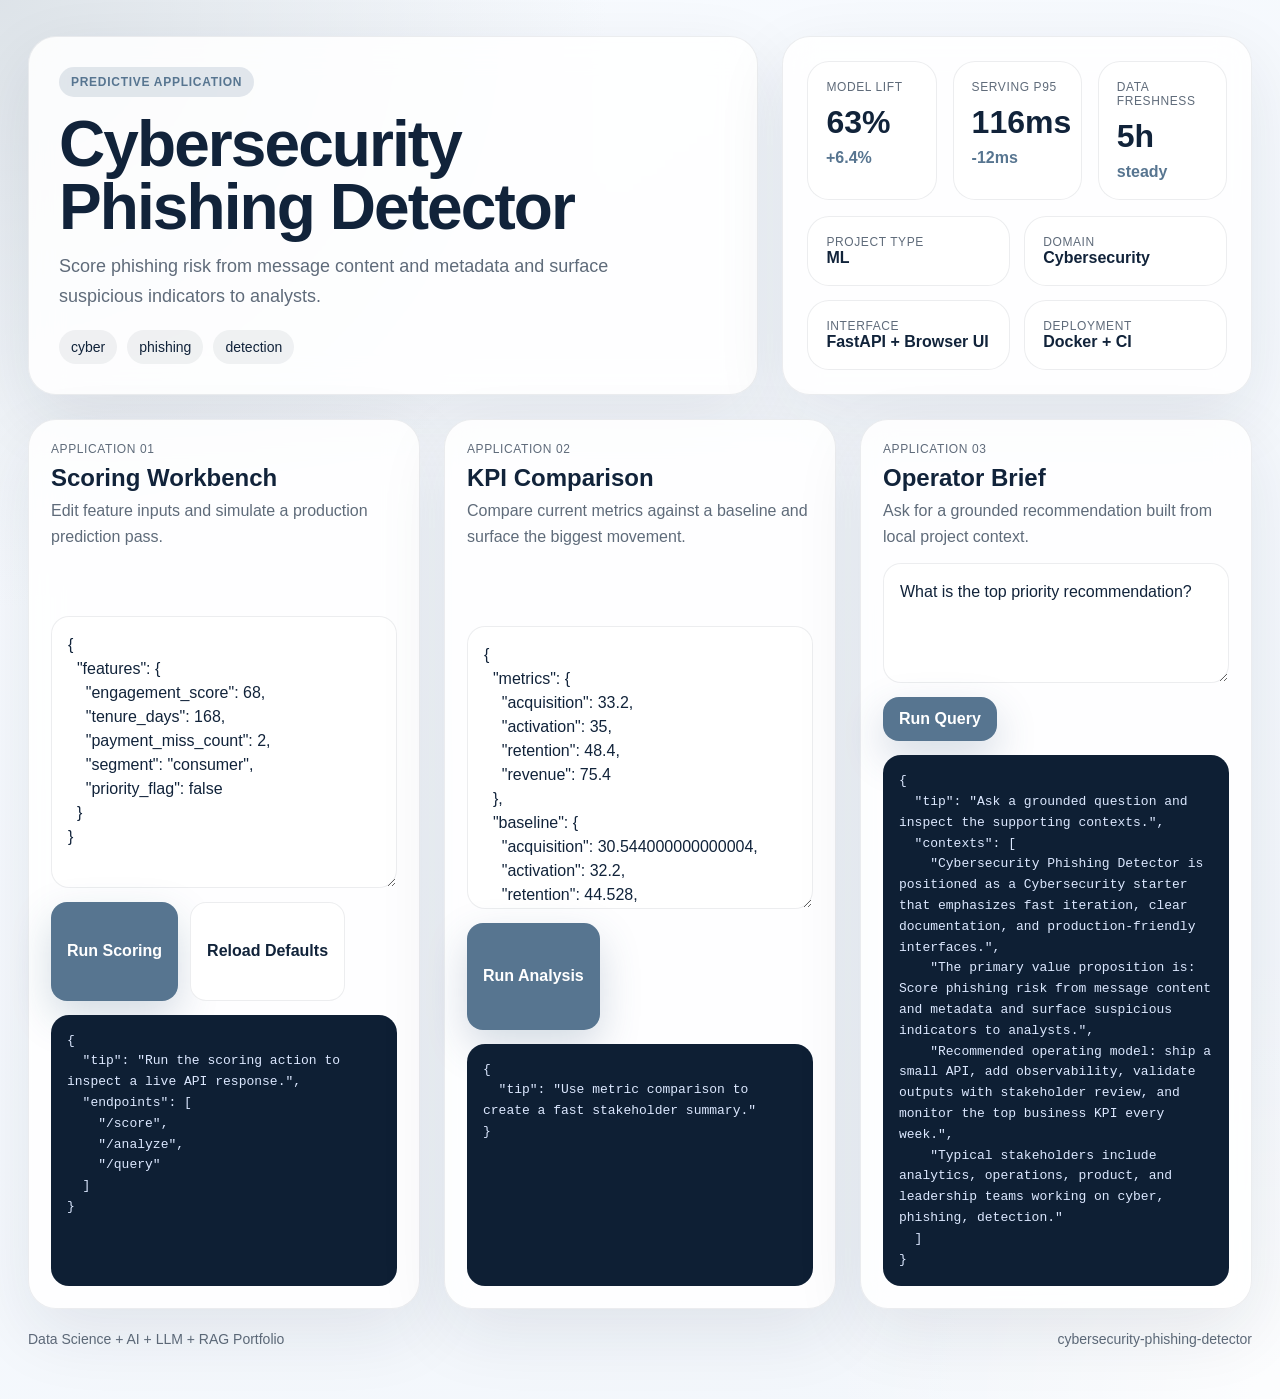
==== src/app/web/index.html @ 71d187a1 "Publish production-ready portfolio project" ====
<!doctype html>
        <html lang="en">
        <head>
          <meta charset="utf-8">
          <meta name="viewport" content="width=device-width, initial-scale=1">
          <title>Cybersecurity Phishing Detector</title>
          <link rel="stylesheet" href="./styles.css">
          <style>:root { --accent: #577590; }</style>
        </head>
        <body>
          <div class="page">
            <section class="hero">
              <div class="panel hero-copy">
                <span class="eyebrow">Predictive Application</span>
                <h1 id="project-title">Cybersecurity Phishing Detector</h1>
                <p id="project-summary" class="lead">Score phishing risk from message content and metadata and surface suspicious indicators to analysts.</p>
                <ul id="project-tags" class="tag-list">
                  <li>cyber</li><li>phishing</li><li>detection</li>
                </ul>
              </div>
              <div class="panel hero-side">
                <div class="metric-grid">
                  <article class='card'><span>Model Lift</span><strong>63%</strong><em>+6.4%</em></article>
<article class='card'><span>Serving P95</span><strong>116ms</strong><em>-12ms</em></article>
<article class='card'><span>Data Freshness</span><strong>5h</strong><em>steady</em></article>
                </div>
                <div class="mini-grid">
                  <article class='mini-card'><span>Project Type</span><strong>ML</strong></article><article class='mini-card'><span>Domain</span><strong>Cybersecurity</strong></article><article class='mini-card'><span>Interface</span><strong>FastAPI + Browser UI</strong></article><article class='mini-card'><span>Deployment</span><strong>Docker + CI</strong></article>
                </div>
              </div>
            </section>
            <section class="app-grid">
              <article class="panel module">
                <div class="module-header">
                  <span>Application 01</span>
                  <h2>Scoring Workbench</h2>
                  <p>Edit feature inputs and simulate a production prediction pass.</p>
                </div>
                <textarea id="score-input"></textarea>
                <div class="button-row">
                  <button id="run-score">Run Scoring</button>
                  <button id="load-defaults" class="secondary" type="button">Reload Defaults</button>
                </div>
                <pre id="score-output"></pre>
              </article>
              <article class="panel module">
                <div class="module-header">
                  <span>Application 02</span>
                  <h2>KPI Comparison</h2>
                  <p>Compare current metrics against a baseline and surface the biggest movement.</p>
                </div>
                <textarea id="analyze-input"></textarea>
                <div class="button-row">
                  <button id="run-analyze">Run Analysis</button>
                </div>
                <pre id="analyze-output"></pre>
              </article>
              <article class="panel module">
                <div class="module-header">
                  <span>Application 03</span>
                  <h2>Operator Brief</h2>
                  <p>Ask for a grounded recommendation built from local project context.</p>
                </div>
                <textarea id="query-input" class="query-input"></textarea>
                <div class="button-row">
                  <button id="run-query">Run Query</button>
                </div>
                <pre id="query-output"></pre>
              </article>
            </section>
            <footer class="footer">
              <span>Data Science + AI + LLM + RAG Portfolio</span>
              <span>cybersecurity-phishing-detector</span>
            </footer>
          </div>
          <script id="bootstrap-data" type="application/json">{"project": {"slug": "cybersecurity-phishing-detector", "title": "Cybersecurity Phishing Detector", "project_type": "ml", "domain": "Cybersecurity", "summary": "Score phishing risk from message content and metadata and surface suspicious indicators to analysts.", "tags": ["cyber", "phishing", "detection"]}, "sample_features": {"engagement_score": 68, "tenure_days": 168, "payment_miss_count": 2, "segment": "consumer", "priority_flag": false}, "sample_metrics": {"acquisition": 33.2, "activation": 35.0, "retention": 48.4, "revenue": 75.4}, "sample_query": "What is the top priority recommendation?", "knowledge_base": ["Cybersecurity Phishing Detector is positioned as a Cybersecurity starter that emphasizes fast iteration, clear documentation, and production-friendly interfaces.", "The primary value proposition is: Score phishing risk from message content and metadata and surface suspicious indicators to analysts.", "Recommended operating model: ship a small API, add observability, validate outputs with stakeholder review, and monitor the top business KPI every week.", "Typical stakeholders include analytics, operations, product, and leadership teams working on cyber, phishing, detection."], "dashboard_metrics": [{"label": "Model Lift", "value": "63%", "delta": "+6.4%"}, {"label": "Serving P95", "value": "116ms", "delta": "-12ms"}, {"label": "Data Freshness", "value": "5h", "delta": "steady"}]}</script>
          <script src="./app.js"></script>
        </body>
        </html>
---- src/app/web/styles.css ----
:root {
  --accent: #3d5a80;
  --accent-soft: rgba(61, 90, 128, 0.14);
  --bg: #f2f6fb;
  --card: rgba(255, 255, 255, 0.86);
  --line: rgba(16, 32, 51, 0.08);
  --ink: #11233a;
  --muted: #5f6b7a;
  --success: #2a9d8f;
}
* { box-sizing: border-box; }
html, body { margin: 0; min-height: 100%; }
body {
  font-family: "Avenir Next", "Segoe UI", sans-serif;
  color: var(--ink);
  background:
    radial-gradient(circle at top left, color-mix(in srgb, var(--accent) 20%, white), transparent 32%),
    radial-gradient(circle at bottom right, rgba(255,255,255,0.82), transparent 24%),
    linear-gradient(145deg, #f8fbff, var(--bg));
}
.page {
  max-width: 1320px;
  margin: 0 auto;
  padding: 36px 28px 52px;
}
.hero {
  display: grid;
  grid-template-columns: 1.4fr 0.9fr;
  gap: 24px;
  margin-bottom: 24px;
}
.panel {
  background: var(--card);
  border: 1px solid var(--line);
  border-radius: 28px;
  box-shadow: 0 24px 70px rgba(17, 35, 58, 0.09);
  backdrop-filter: blur(16px);
}
.hero-copy {
  padding: 30px;
}
.eyebrow {
  display: inline-flex;
  align-items: center;
  gap: 8px;
  padding: 8px 12px;
  background: var(--accent-soft);
  color: var(--accent);
  border-radius: 999px;
  text-transform: uppercase;
  letter-spacing: 0.06em;
  font-size: 12px;
  font-weight: 700;
}
h1 {
  margin: 16px 0 14px;
  font-size: clamp(2.2rem, 5vw, 4rem);
  line-height: 0.98;
  letter-spacing: -0.03em;
}
.lead {
  font-size: 18px;
  line-height: 1.65;
  color: var(--muted);
  max-width: 60ch;
  margin: 0;
}
.tag-list {
  display: flex;
  flex-wrap: wrap;
  gap: 10px;
  list-style: none;
  margin: 18px 0 0;
  padding: 0;
}
.tag-list li {
  padding: 9px 12px;
  border-radius: 999px;
  background: rgba(17, 35, 58, 0.06);
  color: var(--ink);
  font-size: 14px;
}
.hero-side {
  padding: 24px;
  display: grid;
  gap: 16px;
  align-content: space-between;
}
.metric-grid {
  display: grid;
  grid-template-columns: repeat(3, minmax(0, 1fr));
  gap: 16px;
}
.metric-card,
.mini-card,
.card {
  background: white;
  border: 1px solid var(--line);
  border-radius: 22px;
  padding: 18px;
}
.metric-card span,
.card span,
.mini-card span,
.module-header span {
  display: block;
  color: var(--muted);
  text-transform: uppercase;
  letter-spacing: 0.05em;
  font-size: 12px;
}
.metric-card strong,
.card strong {
  display: block;
  font-size: 32px;
  margin-top: 10px;
}
.metric-card em,
.card em {
  display: inline-block;
  margin-top: 8px;
  font-style: normal;
  color: var(--accent);
  font-weight: 700;
}
.mini-grid {
  display: grid;
  grid-template-columns: repeat(2, minmax(0, 1fr));
  gap: 14px;
}
.app-grid {
  display: grid;
  grid-template-columns: repeat(3, minmax(0, 1fr));
  gap: 24px;
}
.module {
  padding: 22px;
  display: grid;
  gap: 14px;
}
.module-header h2 {
  margin: 8px 0 6px;
  font-size: 24px;
}
.module-header p {
  margin: 0;
  color: var(--muted);
  line-height: 1.6;
}
textarea, input, button {
  font: inherit;
}
textarea {
  width: 100%;
  min-height: 220px;
  resize: vertical;
  border: 1px solid var(--line);
  border-radius: 18px;
  padding: 16px;
  background: rgba(255,255,255,0.92);
  color: var(--ink);
  line-height: 1.5;
}
.query-input {
  min-height: 120px;
}
button {
  border: 0;
  border-radius: 16px;
  background: var(--accent);
  color: white;
  padding: 13px 16px;
  font-weight: 700;
  cursor: pointer;
  box-shadow: 0 16px 40px rgba(61, 90, 128, 0.22);
}
button.secondary {
  background: white;
  color: var(--ink);
  border: 1px solid var(--line);
  box-shadow: none;
}
.button-row {
  display: flex;
  gap: 12px;
  flex-wrap: wrap;
}
pre {
  margin: 0;
  white-space: pre-wrap;
  word-break: break-word;
  background: #0e1f34;
  color: #dce8ff;
  border-radius: 18px;
  padding: 16px;
  min-height: 180px;
  font-size: 13px;
  line-height: 1.6;
  overflow: auto;
}
.footer {
  display: flex;
  justify-content: space-between;
  margin-top: 22px;
  color: var(--muted);
  font-size: 14px;
}
@media (max-width: 1080px) {
  .hero, .app-grid { grid-template-columns: 1fr; }
  .metric-grid { grid-template-columns: 1fr; }
}
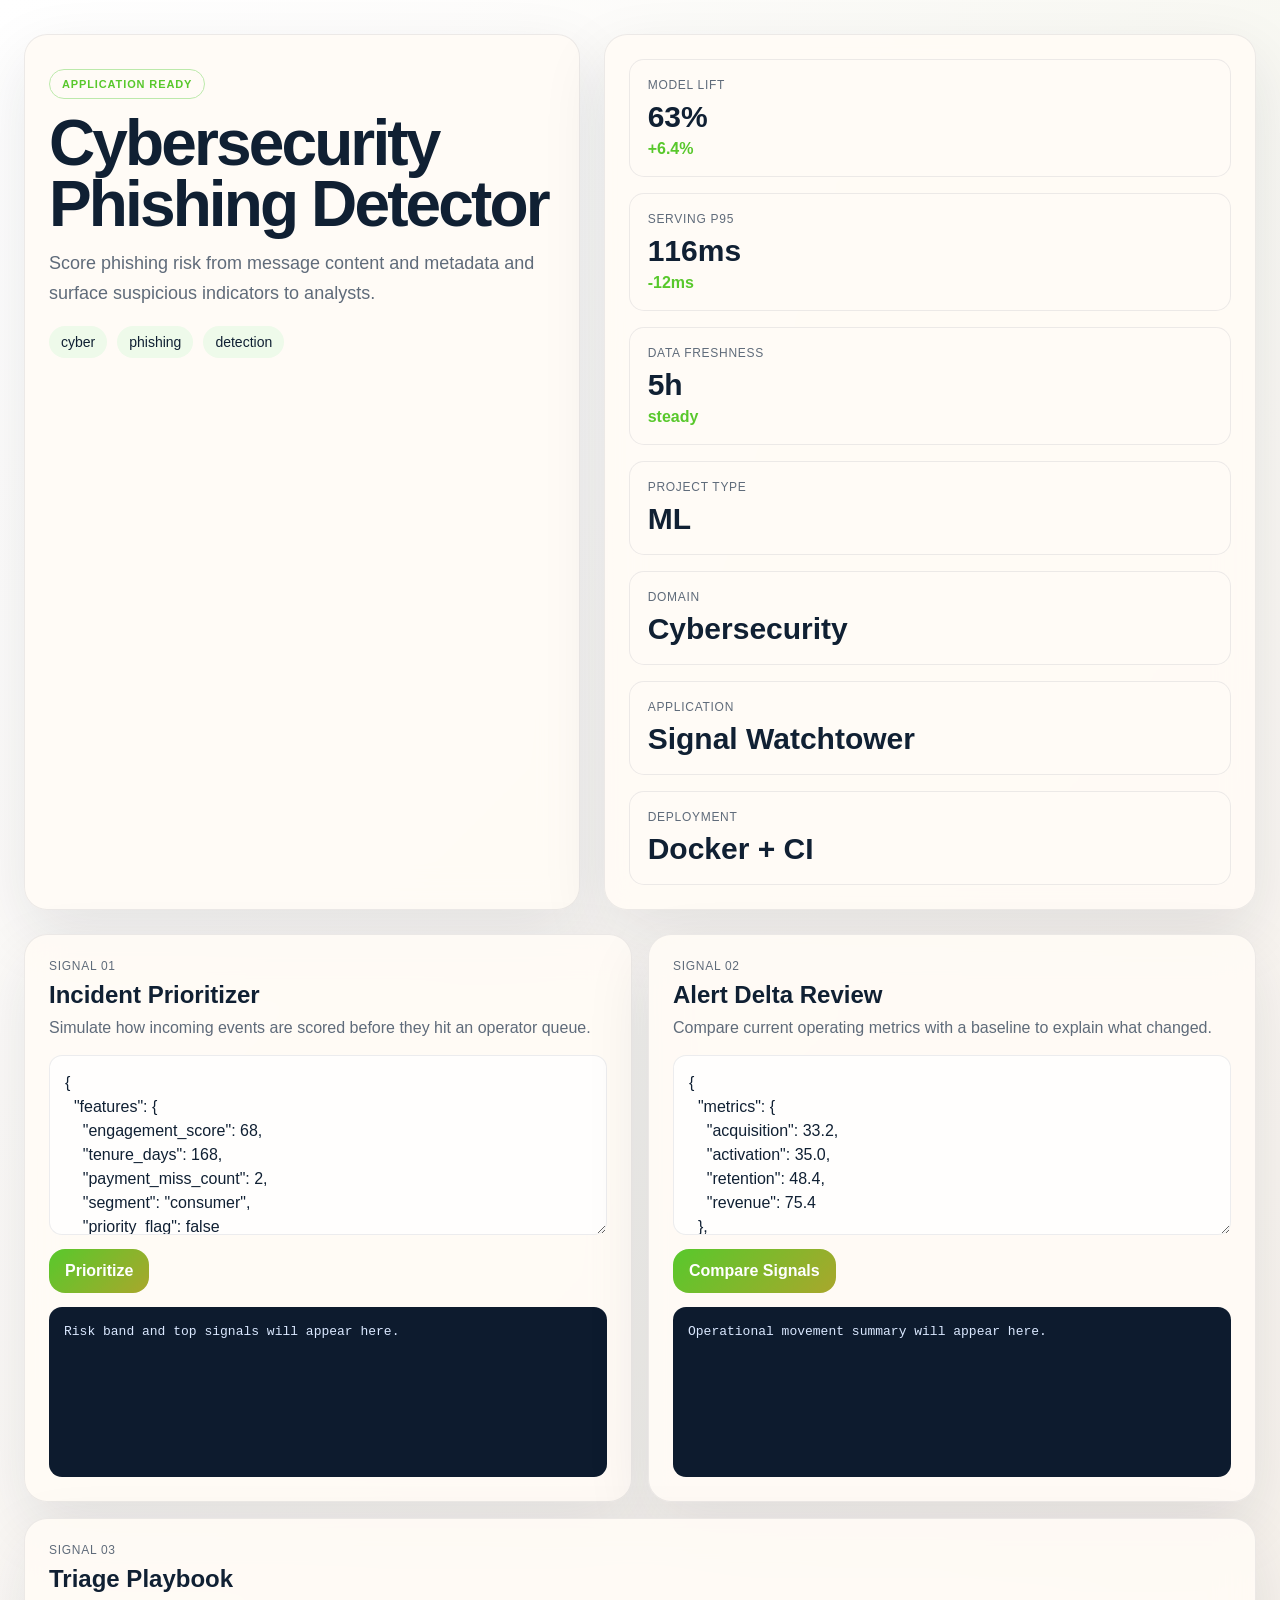
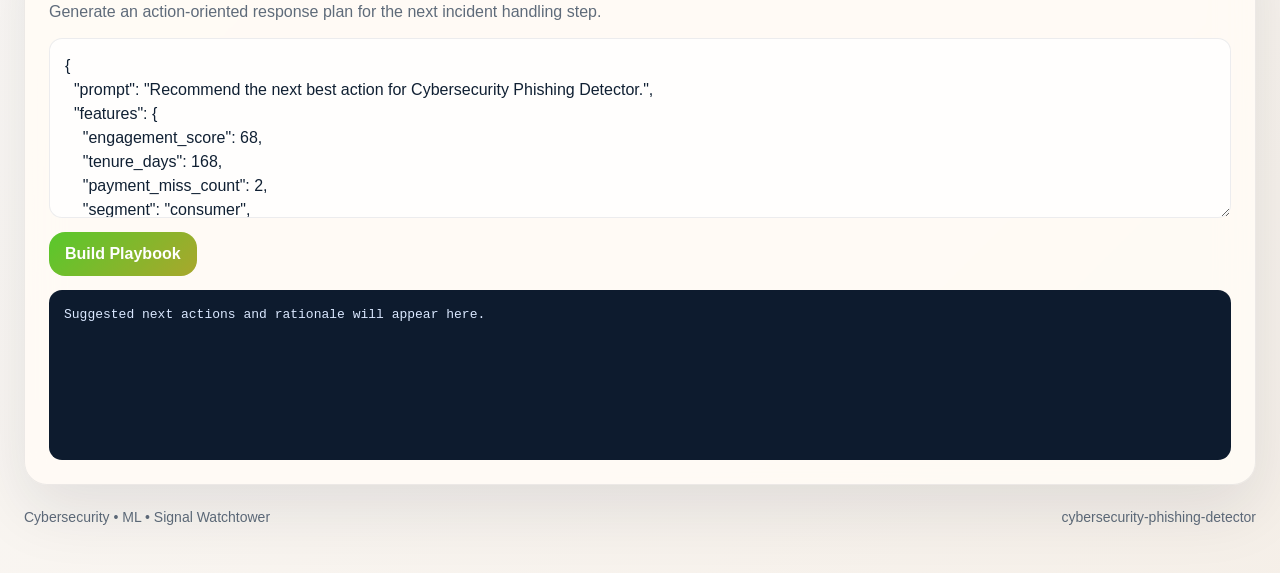
==== commit e7ce03a1: "Publish production-ready portfolio project" ====
--- a/src/app/web/index.html
+++ b/src/app/web/index.html
@@ -6,13 +6,12 @@
           <meta name="viewport" content="width=device-width, initial-scale=1">
           <title>Cybersecurity Phishing Detector</title>
           <link rel="stylesheet" href="./styles.css">
-          <style>:root { --accent: #577590; }</style>
         </head>
-        <body>
-          <div class="page">
+        <body class="surface-sand">
+          <div class="page layout-rail eyebrow-outline headline-normal modules-2 hero-align-left">
             <section class="hero">
               <div class="panel hero-copy">
-                <span class="eyebrow">Predictive Application</span>
+                <span class="eyebrow" data-health>Signal Watchtower</span>
                 <h1 id="project-title">Cybersecurity Phishing Detector</h1>
                 <p id="project-summary" class="lead">Score phishing risk from message content and metadata and surface suspicious indicators to analysts.</p>
                 <ul id="project-tags" class="tag-list">
@@ -26,55 +25,90 @@
 <article class='card'><span>Data Freshness</span><strong>5h</strong><em>steady</em></article>
                 </div>
                 <div class="mini-grid">
-                  <article class='mini-card'><span>Project Type</span><strong>ML</strong></article><article class='mini-card'><span>Domain</span><strong>Cybersecurity</strong></article><article class='mini-card'><span>Interface</span><strong>FastAPI + Browser UI</strong></article><article class='mini-card'><span>Deployment</span><strong>Docker + CI</strong></article>
+                  <article class='mini-card'><span>Project Type</span><strong>ML</strong></article><article class='mini-card'><span>Domain</span><strong>Cybersecurity</strong></article><article class='mini-card'><span>Application</span><strong>Signal Watchtower</strong></article><article class='mini-card'><span>Deployment</span><strong>Docker + CI</strong></article>
                 </div>
               </div>
             </section>
             <section class="app-grid">
-              <article class="panel module">
-                <div class="module-header">
-                  <span>Application 01</span>
-                  <h2>Scoring Workbench</h2>
-                  <p>Edit feature inputs and simulate a production prediction pass.</p>
-                </div>
-                <textarea id="score-input"></textarea>
-                <div class="button-row">
-                  <button id="run-score">Run Scoring</button>
-                  <button id="load-defaults" class="secondary" type="button">Reload Defaults</button>
-                </div>
-                <pre id="score-output"></pre>
-              </article>
-              <article class="panel module">
-                <div class="module-header">
-                  <span>Application 02</span>
-                  <h2>KPI Comparison</h2>
-                  <p>Compare current metrics against a baseline and surface the biggest movement.</p>
-                </div>
-                <textarea id="analyze-input"></textarea>
-                <div class="button-row">
-                  <button id="run-analyze">Run Analysis</button>
-                </div>
-                <pre id="analyze-output"></pre>
-              </article>
-              <article class="panel module">
-                <div class="module-header">
-                  <span>Application 03</span>
-                  <h2>Operator Brief</h2>
-                  <p>Ask for a grounded recommendation built from local project context.</p>
-                </div>
-                <textarea id="query-input" class="query-input"></textarea>
-                <div class="button-row">
-                  <button id="run-query">Run Query</button>
-                </div>
-                <pre id="query-output"></pre>
-              </article>
+              <article class="panel module js-module span-normal">
+          <div class="module-header">
+            <span>Signal 01</span>
+            <h2>Incident Prioritizer</h2>
+            <p>Simulate how incoming events are scored before they hit an operator queue.</p>
+          </div>
+          <textarea class="js-input">{
+  &quot;features&quot;: {
+    &quot;engagement_score&quot;: 68,
+    &quot;tenure_days&quot;: 168,
+    &quot;payment_miss_count&quot;: 2,
+    &quot;segment&quot;: &quot;consumer&quot;,
+    &quot;priority_flag&quot;: false
+  }
+}</textarea>
+          <div class="button-row">
+            <button class="js-run" data-endpoint="/score" data-input-mode="json">Prioritize</button>
+          </div>
+          <pre class="js-output">Risk band and top signals will appear here.</pre>
+        </article>
+<article class="panel module js-module span-normal">
+          <div class="module-header">
+            <span>Signal 02</span>
+            <h2>Alert Delta Review</h2>
+            <p>Compare current operating metrics with a baseline to explain what changed.</p>
+          </div>
+          <textarea class="js-input">{
+  &quot;metrics&quot;: {
+    &quot;acquisition&quot;: 33.2,
+    &quot;activation&quot;: 35.0,
+    &quot;retention&quot;: 48.4,
+    &quot;revenue&quot;: 75.4
+  },
+  &quot;baseline&quot;: {
+    &quot;acquisition&quot;: 30.54,
+    &quot;activation&quot;: 32.2,
+    &quot;retention&quot;: 44.53,
+    &quot;revenue&quot;: 69.37
+  }
+}</textarea>
+          <div class="button-row">
+            <button class="js-run" data-endpoint="/analyze" data-input-mode="json">Compare Signals</button>
+          </div>
+          <pre class="js-output">Operational movement summary will appear here.</pre>
+        </article>
+<article class="panel module js-module span-wide">
+          <div class="module-header">
+            <span>Signal 03</span>
+            <h2>Triage Playbook</h2>
+            <p>Generate an action-oriented response plan for the next incident handling step.</p>
+          </div>
+          <textarea class="js-input">{
+  &quot;prompt&quot;: &quot;Recommend the next best action for Cybersecurity Phishing Detector.&quot;,
+  &quot;features&quot;: {
+    &quot;engagement_score&quot;: 68,
+    &quot;tenure_days&quot;: 168,
+    &quot;payment_miss_count&quot;: 2,
+    &quot;segment&quot;: &quot;consumer&quot;,
+    &quot;priority_flag&quot;: false
+  },
+  &quot;metrics&quot;: {
+    &quot;acquisition&quot;: 33.2,
+    &quot;activation&quot;: 35.0,
+    &quot;retention&quot;: 48.4,
+    &quot;revenue&quot;: 75.4
+  }
+}</textarea>
+          <div class="button-row">
+            <button class="js-run" data-endpoint="/recommend" data-input-mode="json">Build Playbook</button>
+          </div>
+          <pre class="js-output">Suggested next actions and rationale will appear here.</pre>
+        </article>
             </section>
             <footer class="footer">
-              <span>Data Science + AI + LLM + RAG Portfolio</span>
+              <span>Cybersecurity • ML • Signal Watchtower</span>
               <span>cybersecurity-phishing-detector</span>
             </footer>
           </div>
-          <script id="bootstrap-data" type="application/json">{"project": {"slug": "cybersecurity-phishing-detector", "title": "Cybersecurity Phishing Detector", "project_type": "ml", "domain": "Cybersecurity", "summary": "Score phishing risk from message content and metadata and surface suspicious indicators to analysts.", "tags": ["cyber", "phishing", "detection"]}, "sample_features": {"engagement_score": 68, "tenure_days": 168, "payment_miss_count": 2, "segment": "consumer", "priority_flag": false}, "sample_metrics": {"acquisition": 33.2, "activation": 35.0, "retention": 48.4, "revenue": 75.4}, "sample_query": "What is the top priority recommendation?", "knowledge_base": ["Cybersecurity Phishing Detector is positioned as a Cybersecurity starter that emphasizes fast iteration, clear documentation, and production-friendly interfaces.", "The primary value proposition is: Score phishing risk from message content and metadata and surface suspicious indicators to analysts.", "Recommended operating model: ship a small API, add observability, validate outputs with stakeholder review, and monitor the top business KPI every week.", "Typical stakeholders include analytics, operations, product, and leadership teams working on cyber, phishing, detection."], "dashboard_metrics": [{"label": "Model Lift", "value": "63%", "delta": "+6.4%"}, {"label": "Serving P95", "value": "116ms", "delta": "-12ms"}, {"label": "Data Freshness", "value": "5h", "delta": "steady"}]}</script>
+          <script id="bootstrap-data" type="application/json">{"project": {"slug": "cybersecurity-phishing-detector", "title": "Cybersecurity Phishing Detector", "project_type": "ml", "domain": "Cybersecurity", "summary": "Score phishing risk from message content and metadata and surface suspicious indicators to analysts.", "tags": ["cyber", "phishing", "detection"]}, "app_archetype": "watchtower", "ui_profile": {"layout": "rail", "surface": "sand", "font_stack": "\"Avenir Next\", \"Segoe UI\", sans-serif", "radius": 23, "shadow": 65, "eyebrow_style": "outline", "module_columns": 2, "hero_align": "left", "headline_mode": "normal"}, "app_modules": [{"label": "Signal 01", "title": "Incident Prioritizer", "description": "Simulate how incoming events are scored before they hit an operator queue.", "endpoint": "/score", "input_mode": "json", "cta": "Prioritize", "prefill": "{\n  \"features\": {\n    \"engagement_score\": 68,\n    \"tenure_days\": 168,\n    \"payment_miss_count\": 2,\n    \"segment\": \"consumer\",\n    \"priority_flag\": false\n  }\n}", "hint": "Risk band and top signals will appear here.", "span": "normal"}, {"label": "Signal 02", "title": "Alert Delta Review", "description": "Compare current operating metrics with a baseline to explain what changed.", "endpoint": "/analyze", "input_mode": "json", "cta": "Compare Signals", "prefill": "{\n  \"metrics\": {\n    \"acquisition\": 33.2,\n    \"activation\": 35.0,\n    \"retention\": 48.4,\n    \"revenue\": 75.4\n  },\n  \"baseline\": {\n    \"acquisition\": 30.54,\n    \"activation\": 32.2,\n    \"retention\": 44.53,\n    \"revenue\": 69.37\n  }\n}", "hint": "Operational movement summary will appear here.", "span": "normal"}, {"label": "Signal 03", "title": "Triage Playbook", "description": "Generate an action-oriented response plan for the next incident handling step.", "endpoint": "/recommend", "input_mode": "json", "cta": "Build Playbook", "prefill": "{\n  \"prompt\": \"Recommend the next best action for Cybersecurity Phishing Detector.\",\n  \"features\": {\n    \"engagement_score\": 68,\n    \"tenure_days\": 168,\n    \"payment_miss_count\": 2,\n    \"segment\": \"consumer\",\n    \"priority_flag\": false\n  },\n  \"metrics\": {\n    \"acquisition\": 33.2,\n    \"activation\": 35.0,\n    \"retention\": 48.4,\n    \"revenue\": 75.4\n  }\n}", "hint": "Suggested next actions and rationale will appear here.", "span": "wide"}], "sample_features": {"engagement_score": 68, "tenure_days": 168, "payment_miss_count": 2, "segment": "consumer", "priority_flag": false}, "sample_metrics": {"acquisition": 33.2, "activation": 35.0, "retention": 48.4, "revenue": 75.4}, "knowledge_base": ["Cybersecurity Phishing Detector is positioned as a Cybersecurity starter that emphasizes fast iteration, clear documentation, and production-friendly interfaces.", "The primary value proposition is: Score phishing risk from message content and metadata and surface suspicious indicators to analysts.", "Recommended operating model: ship a small API, add observability, validate outputs with stakeholder review, and monitor the top business KPI every week.", "Typical stakeholders include analytics, operations, product, and leadership teams working on cyber, phishing, detection."], "dashboard_metrics": [{"label": "Model Lift", "value": "63%", "delta": "+6.4%"}, {"label": "Serving P95", "value": "116ms", "delta": "-12ms"}, {"label": "Data Freshness", "value": "5h", "delta": "steady"}]}</script>
           <script src="./app.js"></script>
         </body>
         </html>
--- a/src/app/web/styles.css
+++ b/src/app/web/styles.css
@@ -1,141 +1,185 @@
 
 :root {
-  --accent: #3d5a80;
-  --accent-soft: rgba(61, 90, 128, 0.14);
-  --bg: #f2f6fb;
+  --accent: #58c82c;
+  --accent-2: #a9a72c;
+  --accent-soft: color-mix(in srgb, var(--accent) 18%, white);
+  --radius: 23px;
+  --shadow-size: 65px;
+  --font-stack: "Avenir Next", "Segoe UI", sans-serif;
+  --bg: #f4f7fb;
   --card: rgba(255, 255, 255, 0.86);
   --line: rgba(16, 32, 51, 0.08);
-  --ink: #11233a;
+  --ink: #102033;
   --muted: #5f6b7a;
-  --success: #2a9d8f;
+  --output-bg: #0d1b2e;
+  --output-ink: #dae8ff;
 }
 * { box-sizing: border-box; }
 html, body { margin: 0; min-height: 100%; }
 body {
-  font-family: "Avenir Next", "Segoe UI", sans-serif;
+  font-family: var(--font-stack);
   color: var(--ink);
-  background:
-    radial-gradient(circle at top left, color-mix(in srgb, var(--accent) 20%, white), transparent 32%),
-    radial-gradient(circle at bottom right, rgba(255,255,255,0.82), transparent 24%),
-    linear-gradient(145deg, #f8fbff, var(--bg));
+  background: linear-gradient(145deg, #f8fbff, var(--bg));
+}
+body.surface-mist {
+  --bg: #eef4fb;
+  background:
+    radial-gradient(circle at top left, color-mix(in srgb, var(--accent) 18%, white), transparent 34%),
+    linear-gradient(145deg, #fbfdff, var(--bg));
+}
+body.surface-aurora {
+  --bg: #edf1ff;
+  background:
+    radial-gradient(circle at 0% 0%, color-mix(in srgb, var(--accent) 22%, white), transparent 38%),
+    radial-gradient(circle at 100% 100%, color-mix(in srgb, var(--accent-2) 20%, white), transparent 28%),
+    linear-gradient(135deg, #f7f8ff, var(--bg));
+}
+body.surface-sand {
+  --bg: #f5efe8;
+  --card: rgba(255, 251, 246, 0.9);
+  background:
+    linear-gradient(135deg, rgba(255,255,255,0.82), rgba(245, 239, 232, 0.98)),
+    radial-gradient(circle at top right, color-mix(in srgb, var(--accent) 16%, white), transparent 32%);
+}
+body.surface-slate {
+  --bg: #ecf0f7;
+  --card: rgba(248, 250, 255, 0.88);
+  background:
+    linear-gradient(160deg, #f7f9fc, var(--bg)),
+    radial-gradient(circle at bottom left, color-mix(in srgb, var(--accent-2) 16%, white), transparent 34%);
+}
+body.surface-paper {
+  --bg: #f8f8f4;
+  --card: rgba(255,255,255,0.93);
+  background:
+    linear-gradient(180deg, #fffefb, var(--bg));
+}
+body.surface-ink {
+  --bg: #0f1726;
+  --card: rgba(15, 23, 38, 0.88);
+  --line: rgba(226, 238, 255, 0.1);
+  --ink: #f5f8ff;
+  --muted: #b4c0cf;
+  --output-bg: rgba(255,255,255,0.06);
+  --output-ink: #f5f8ff;
+  background:
+    radial-gradient(circle at top left, color-mix(in srgb, var(--accent) 28%, transparent), transparent 42%),
+    linear-gradient(145deg, #09111d, var(--bg));
 }
 .page {
-  max-width: 1320px;
+  max-width: 1360px;
   margin: 0 auto;
-  padding: 36px 28px 52px;
-}
-.hero {
-  display: grid;
-  grid-template-columns: 1.4fr 0.9fr;
+  padding: 34px 24px 48px;
+  display: grid;
   gap: 24px;
-  margin-bottom: 24px;
 }
 .panel {
   background: var(--card);
   border: 1px solid var(--line);
-  border-radius: 28px;
-  box-shadow: 0 24px 70px rgba(17, 35, 58, 0.09);
-  backdrop-filter: blur(16px);
-}
-.hero-copy {
-  padding: 30px;
+  border-radius: var(--radius);
+  box-shadow: 0 24px var(--shadow-size) rgba(16, 32, 51, 0.1);
+  backdrop-filter: blur(18px);
+}
+.hero {
+  display: grid;
+  gap: 24px;
+}
+.hero-copy,
+.hero-side,
+.module {
+  padding: 24px;
 }
 .eyebrow {
   display: inline-flex;
   align-items: center;
   gap: 8px;
   padding: 8px 12px;
+  border-radius: 999px;
   background: var(--accent-soft);
   color: var(--accent);
-  border-radius: 999px;
   text-transform: uppercase;
-  letter-spacing: 0.06em;
-  font-size: 12px;
-  font-weight: 700;
+  letter-spacing: 0.08em;
+  font-size: 11px;
+  font-weight: 800;
+}
+.page.eyebrow-outline .eyebrow {
+  background: transparent;
+  border: 1px solid color-mix(in srgb, var(--accent) 40%, white);
+}
+.page.eyebrow-soft .eyebrow {
+  background: color-mix(in srgb, var(--accent) 12%, white);
+  color: color-mix(in srgb, var(--accent) 82%, black);
 }
 h1 {
-  margin: 16px 0 14px;
-  font-size: clamp(2.2rem, 5vw, 4rem);
-  line-height: 0.98;
-  letter-spacing: -0.03em;
-}
+  margin: 14px 0 12px;
+  font-size: clamp(2.2rem, 5vw, 4.4rem);
+  line-height: 0.96;
+  letter-spacing: -0.045em;
+}
+.page.headline-compact h1 { max-width: 10ch; }
+.page.headline-tall h1 { line-height: 1.03; font-size: clamp(2.4rem, 5vw, 4.8rem); }
 .lead {
+  margin: 0;
   font-size: 18px;
-  line-height: 1.65;
+  line-height: 1.68;
   color: var(--muted);
-  max-width: 60ch;
-  margin: 0;
+  max-width: 62ch;
 }
 .tag-list {
+  list-style: none;
   display: flex;
   flex-wrap: wrap;
   gap: 10px;
-  list-style: none;
   margin: 18px 0 0;
   padding: 0;
 }
 .tag-list li {
-  padding: 9px 12px;
+  padding: 8px 12px;
   border-radius: 999px;
-  background: rgba(17, 35, 58, 0.06);
+  background: color-mix(in srgb, var(--accent) 10%, white);
   color: var(--ink);
   font-size: 14px;
 }
 .hero-side {
-  padding: 24px;
   display: grid;
   gap: 16px;
-  align-content: space-between;
-}
-.metric-grid {
-  display: grid;
-  grid-template-columns: repeat(3, minmax(0, 1fr));
+}
+.metric-grid,
+.mini-grid,
+.app-grid {
+  display: grid;
   gap: 16px;
 }
-.metric-card,
-.mini-card,
-.card {
-  background: white;
+.card,
+.mini-card {
+  background: color-mix(in srgb, var(--card) 92%, white);
   border: 1px solid var(--line);
-  border-radius: 22px;
+  border-radius: calc(var(--radius) - 8px);
   padding: 18px;
 }
-.metric-card span,
 .card span,
 .mini-card span,
 .module-header span {
   display: block;
   color: var(--muted);
   text-transform: uppercase;
-  letter-spacing: 0.05em;
+  letter-spacing: 0.06em;
   font-size: 12px;
 }
-.metric-card strong,
-.card strong {
+.card strong,
+.mini-card strong {
   display: block;
-  font-size: 32px;
-  margin-top: 10px;
-}
-.metric-card em,
+  margin-top: 8px;
+  font-size: 30px;
+}
 .card em {
   display: inline-block;
-  margin-top: 8px;
+  margin-top: 6px;
   font-style: normal;
   color: var(--accent);
   font-weight: 700;
 }
-.mini-grid {
-  display: grid;
-  grid-template-columns: repeat(2, minmax(0, 1fr));
-  gap: 14px;
-}
-.app-grid {
-  display: grid;
-  grid-template-columns: repeat(3, minmax(0, 1fr));
-  gap: 24px;
-}
 .module {
-  padding: 22px;
   display: grid;
   gap: 14px;
 }
@@ -148,65 +192,157 @@
   color: var(--muted);
   line-height: 1.6;
 }
-textarea, input, button {
+textarea,
+button {
   font: inherit;
 }
 textarea {
   width: 100%;
-  min-height: 220px;
+  min-height: 180px;
   resize: vertical;
   border: 1px solid var(--line);
-  border-radius: 18px;
-  padding: 16px;
-  background: rgba(255,255,255,0.92);
+  border-radius: calc(var(--radius) - 10px);
+  padding: 15px;
+  background: rgba(255,255,255,0.82);
   color: var(--ink);
   line-height: 1.5;
 }
-.query-input {
-  min-height: 120px;
+body.surface-ink textarea {
+  background: rgba(255,255,255,0.05);
+}
+.module-input-text {
+  min-height: 110px;
+}
+.button-row {
+  display: flex;
+  flex-wrap: wrap;
+  gap: 10px;
 }
 button {
   border: 0;
   border-radius: 16px;
-  background: var(--accent);
+  background: linear-gradient(135deg, var(--accent), var(--accent-2));
   color: white;
   padding: 13px 16px;
   font-weight: 700;
   cursor: pointer;
-  box-shadow: 0 16px 40px rgba(61, 90, 128, 0.22);
-}
-button.secondary {
-  background: white;
-  color: var(--ink);
-  border: 1px solid var(--line);
-  box-shadow: none;
-}
-.button-row {
-  display: flex;
-  gap: 12px;
-  flex-wrap: wrap;
 }
 pre {
   margin: 0;
   white-space: pre-wrap;
   word-break: break-word;
-  background: #0e1f34;
-  color: #dce8ff;
-  border-radius: 18px;
-  padding: 16px;
-  min-height: 180px;
+  background: var(--output-bg);
+  color: var(--output-ink);
+  border-radius: calc(var(--radius) - 10px);
+  padding: 15px;
+  min-height: 170px;
+  line-height: 1.58;
   font-size: 13px;
-  line-height: 1.6;
   overflow: auto;
 }
 .footer {
   display: flex;
   justify-content: space-between;
-  margin-top: 22px;
   color: var(--muted);
   font-size: 14px;
 }
-@media (max-width: 1080px) {
-  .hero, .app-grid { grid-template-columns: 1fr; }
-  .metric-grid { grid-template-columns: 1fr; }
-}
+.page.layout-horizon .hero {
+  grid-template-columns: 1.45fr 1fr;
+  align-items: stretch;
+}
+.page.layout-horizon.modules-2 .app-grid,
+.page.layout-horizon.modules-3 .app-grid {
+  grid-template-columns: repeat(3, minmax(0, 1fr));
+}
+.page.layout-rail .hero {
+  grid-template-columns: 0.92fr 1.08fr;
+}
+.page.layout-rail .hero-copy {
+  padding-top: 34px;
+}
+.page.layout-rail .app-grid {
+  grid-template-columns: repeat(2, minmax(0, 1fr));
+}
+.page.layout-folio .hero {
+  grid-template-columns: 1fr;
+}
+.page.layout-folio .hero-copy {
+  text-align: center;
+}
+.page.layout-folio .lead {
+  margin-inline: auto;
+}
+.page.layout-folio .tag-list {
+  justify-content: center;
+}
+.page.layout-folio .metric-grid {
+  grid-template-columns: repeat(3, minmax(0, 1fr));
+}
+.page.layout-folio .mini-grid {
+  grid-template-columns: repeat(4, minmax(0, 1fr));
+}
+.page.layout-folio .app-grid {
+  grid-template-columns: repeat(2, minmax(0, 1fr));
+}
+.page.layout-board .hero {
+  grid-template-columns: 1fr;
+}
+.page.layout-board .hero-side {
+  grid-template-columns: 1.2fr 0.8fr;
+  align-items: start;
+}
+.page.layout-board .metric-grid {
+  grid-template-columns: repeat(3, minmax(0, 1fr));
+}
+.page.layout-board .app-grid {
+  grid-template-columns: repeat(4, minmax(0, 1fr));
+}
+.page.layout-stack .hero {
+  grid-template-columns: 1fr;
+}
+.page.layout-stack .hero-side {
+  grid-template-columns: repeat(2, minmax(0, 1fr));
+}
+.page.layout-stack .app-grid {
+  grid-template-columns: repeat(3, minmax(0, 1fr));
+}
+.page.layout-console .hero {
+  grid-template-columns: 1.1fr 0.9fr;
+}
+.page.layout-console .panel,
+.page.layout-console .card,
+.page.layout-console .mini-card {
+  border-radius: 18px;
+}
+.page.modules-2 .app-grid {
+  grid-template-columns: repeat(2, minmax(0, 1fr));
+}
+.module.span-wide {
+  grid-column: span 2;
+}
+.hero-align-center .hero-copy {
+  text-align: center;
+}
+.hero-align-center .lead,
+.hero-align-center .tag-list {
+  margin-inline: auto;
+  justify-content: center;
+}
+@media (max-width: 1120px) {
+  .page.layout-horizon .hero,
+  .page.layout-rail .hero,
+  .page.layout-console .hero,
+  .page.layout-board .hero-side,
+  .page.layout-folio .mini-grid,
+  .page.layout-stack .hero-side,
+  .page.modules-2 .app-grid,
+  .page.layout-board .app-grid,
+  .page.layout-stack .app-grid,
+  .page.layout-horizon.modules-3 .app-grid,
+  .page.layout-folio .app-grid {
+    grid-template-columns: 1fr;
+  }
+  .module.span-wide {
+    grid-column: auto;
+  }
+}
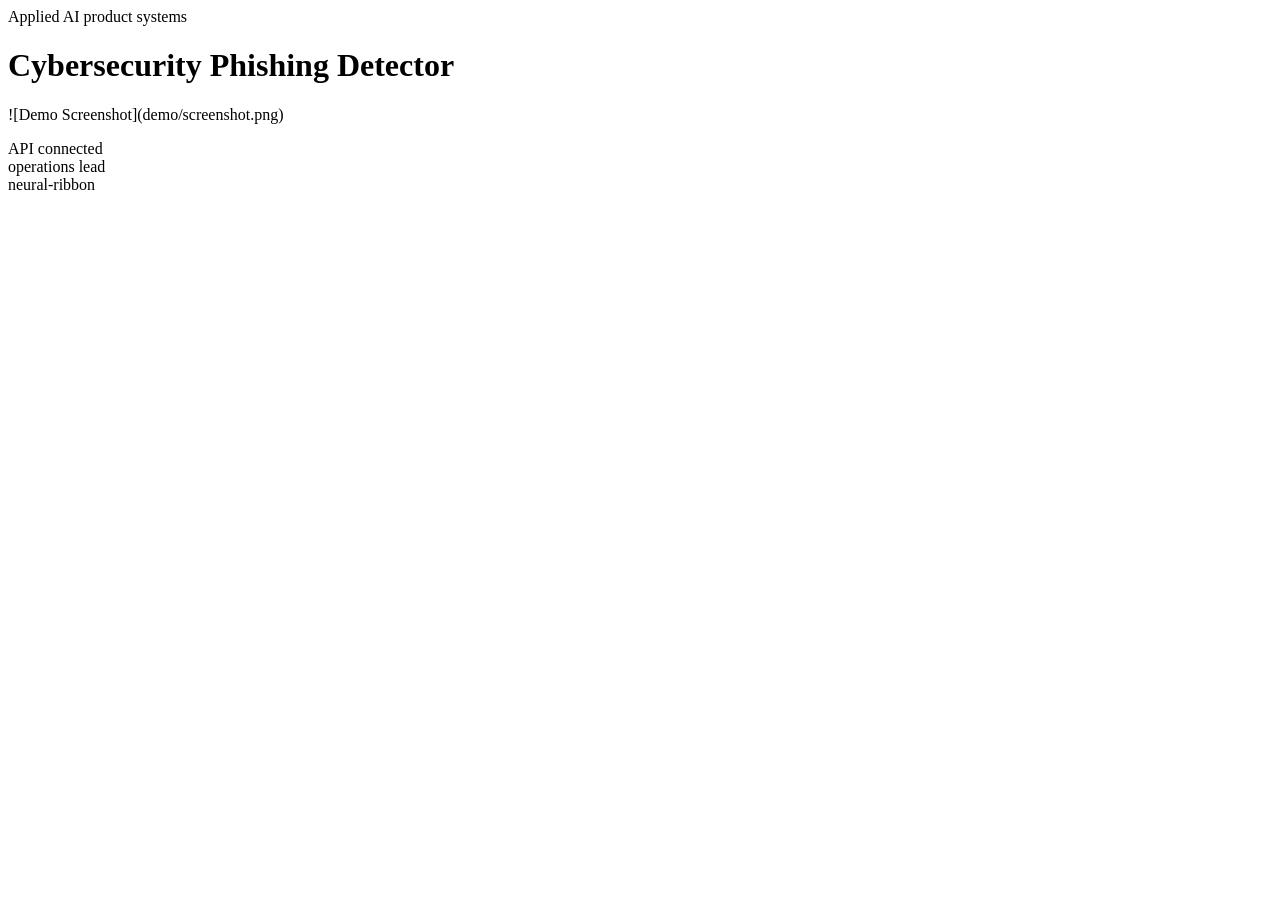
==== commit 6f58224e: "Upgrade to production-grade app scaffold and 3D landing page" ====
--- a/src/app/web/index.html
+++ b/src/app/web/index.html
@@ -1,114 +1,29 @@
-
-        <!doctype html>
-        <html lang="en">
-        <head>
-          <meta charset="utf-8">
-          <meta name="viewport" content="width=device-width, initial-scale=1">
-          <title>Cybersecurity Phishing Detector</title>
-          <link rel="stylesheet" href="./styles.css">
-        </head>
-        <body class="surface-sand">
-          <div class="page layout-rail eyebrow-outline headline-normal modules-2 hero-align-left">
-            <section class="hero">
-              <div class="panel hero-copy">
-                <span class="eyebrow" data-health>Signal Watchtower</span>
-                <h1 id="project-title">Cybersecurity Phishing Detector</h1>
-                <p id="project-summary" class="lead">Score phishing risk from message content and metadata and surface suspicious indicators to analysts.</p>
-                <ul id="project-tags" class="tag-list">
-                  <li>cyber</li><li>phishing</li><li>detection</li>
-                </ul>
-              </div>
-              <div class="panel hero-side">
-                <div class="metric-grid">
-                  <article class='card'><span>Model Lift</span><strong>63%</strong><em>+6.4%</em></article>
-<article class='card'><span>Serving P95</span><strong>116ms</strong><em>-12ms</em></article>
-<article class='card'><span>Data Freshness</span><strong>5h</strong><em>steady</em></article>
-                </div>
-                <div class="mini-grid">
-                  <article class='mini-card'><span>Project Type</span><strong>ML</strong></article><article class='mini-card'><span>Domain</span><strong>Cybersecurity</strong></article><article class='mini-card'><span>Application</span><strong>Signal Watchtower</strong></article><article class='mini-card'><span>Deployment</span><strong>Docker + CI</strong></article>
-                </div>
-              </div>
-            </section>
-            <section class="app-grid">
-              <article class="panel module js-module span-normal">
-          <div class="module-header">
-            <span>Signal 01</span>
-            <h2>Incident Prioritizer</h2>
-            <p>Simulate how incoming events are scored before they hit an operator queue.</p>
-          </div>
-          <textarea class="js-input">{
-  &quot;features&quot;: {
-    &quot;engagement_score&quot;: 68,
-    &quot;tenure_days&quot;: 168,
-    &quot;payment_miss_count&quot;: 2,
-    &quot;segment&quot;: &quot;consumer&quot;,
-    &quot;priority_flag&quot;: false
-  }
-}</textarea>
-          <div class="button-row">
-            <button class="js-run" data-endpoint="/score" data-input-mode="json">Prioritize</button>
-          </div>
-          <pre class="js-output">Risk band and top signals will appear here.</pre>
-        </article>
-<article class="panel module js-module span-normal">
-          <div class="module-header">
-            <span>Signal 02</span>
-            <h2>Alert Delta Review</h2>
-            <p>Compare current operating metrics with a baseline to explain what changed.</p>
-          </div>
-          <textarea class="js-input">{
-  &quot;metrics&quot;: {
-    &quot;acquisition&quot;: 33.2,
-    &quot;activation&quot;: 35.0,
-    &quot;retention&quot;: 48.4,
-    &quot;revenue&quot;: 75.4
-  },
-  &quot;baseline&quot;: {
-    &quot;acquisition&quot;: 30.54,
-    &quot;activation&quot;: 32.2,
-    &quot;retention&quot;: 44.53,
-    &quot;revenue&quot;: 69.37
-  }
-}</textarea>
-          <div class="button-row">
-            <button class="js-run" data-endpoint="/analyze" data-input-mode="json">Compare Signals</button>
-          </div>
-          <pre class="js-output">Operational movement summary will appear here.</pre>
-        </article>
-<article class="panel module js-module span-wide">
-          <div class="module-header">
-            <span>Signal 03</span>
-            <h2>Triage Playbook</h2>
-            <p>Generate an action-oriented response plan for the next incident handling step.</p>
-          </div>
-          <textarea class="js-input">{
-  &quot;prompt&quot;: &quot;Recommend the next best action for Cybersecurity Phishing Detector.&quot;,
-  &quot;features&quot;: {
-    &quot;engagement_score&quot;: 68,
-    &quot;tenure_days&quot;: 168,
-    &quot;payment_miss_count&quot;: 2,
-    &quot;segment&quot;: &quot;consumer&quot;,
-    &quot;priority_flag&quot;: false
-  },
-  &quot;metrics&quot;: {
-    &quot;acquisition&quot;: 33.2,
-    &quot;activation&quot;: 35.0,
-    &quot;retention&quot;: 48.4,
-    &quot;revenue&quot;: 75.4
-  }
-}</textarea>
-          <div class="button-row">
-            <button class="js-run" data-endpoint="/recommend" data-input-mode="json">Build Playbook</button>
-          </div>
-          <pre class="js-output">Suggested next actions and rationale will appear here.</pre>
-        </article>
-            </section>
-            <footer class="footer">
-              <span>Cybersecurity • ML • Signal Watchtower</span>
-              <span>cybersecurity-phishing-detector</span>
-            </footer>
-          </div>
-          <script id="bootstrap-data" type="application/json">{"project": {"slug": "cybersecurity-phishing-detector", "title": "Cybersecurity Phishing Detector", "project_type": "ml", "domain": "Cybersecurity", "summary": "Score phishing risk from message content and metadata and surface suspicious indicators to analysts.", "tags": ["cyber", "phishing", "detection"]}, "app_archetype": "watchtower", "ui_profile": {"layout": "rail", "surface": "sand", "font_stack": "\"Avenir Next\", \"Segoe UI\", sans-serif", "radius": 23, "shadow": 65, "eyebrow_style": "outline", "module_columns": 2, "hero_align": "left", "headline_mode": "normal"}, "app_modules": [{"label": "Signal 01", "title": "Incident Prioritizer", "description": "Simulate how incoming events are scored before they hit an operator queue.", "endpoint": "/score", "input_mode": "json", "cta": "Prioritize", "prefill": "{\n  \"features\": {\n    \"engagement_score\": 68,\n    \"tenure_days\": 168,\n    \"payment_miss_count\": 2,\n    \"segment\": \"consumer\",\n    \"priority_flag\": false\n  }\n}", "hint": "Risk band and top signals will appear here.", "span": "normal"}, {"label": "Signal 02", "title": "Alert Delta Review", "description": "Compare current operating metrics with a baseline to explain what changed.", "endpoint": "/analyze", "input_mode": "json", "cta": "Compare Signals", "prefill": "{\n  \"metrics\": {\n    \"acquisition\": 33.2,\n    \"activation\": 35.0,\n    \"retention\": 48.4,\n    \"revenue\": 75.4\n  },\n  \"baseline\": {\n    \"acquisition\": 30.54,\n    \"activation\": 32.2,\n    \"retention\": 44.53,\n    \"revenue\": 69.37\n  }\n}", "hint": "Operational movement summary will appear here.", "span": "normal"}, {"label": "Signal 03", "title": "Triage Playbook", "description": "Generate an action-oriented response plan for the next incident handling step.", "endpoint": "/recommend", "input_mode": "json", "cta": "Build Playbook", "prefill": "{\n  \"prompt\": \"Recommend the next best action for Cybersecurity Phishing Detector.\",\n  \"features\": {\n    \"engagement_score\": 68,\n    \"tenure_days\": 168,\n    \"payment_miss_count\": 2,\n    \"segment\": \"consumer\",\n    \"priority_flag\": false\n  },\n  \"metrics\": {\n    \"acquisition\": 33.2,\n    \"activation\": 35.0,\n    \"retention\": 48.4,\n    \"revenue\": 75.4\n  }\n}", "hint": "Suggested next actions and rationale will appear here.", "span": "wide"}], "sample_features": {"engagement_score": 68, "tenure_days": 168, "payment_miss_count": 2, "segment": "consumer", "priority_flag": false}, "sample_metrics": {"acquisition": 33.2, "activation": 35.0, "retention": 48.4, "revenue": 75.4}, "knowledge_base": ["Cybersecurity Phishing Detector is positioned as a Cybersecurity starter that emphasizes fast iteration, clear documentation, and production-friendly interfaces.", "The primary value proposition is: Score phishing risk from message content and metadata and surface suspicious indicators to analysts.", "Recommended operating model: ship a small API, add observability, validate outputs with stakeholder review, and monitor the top business KPI every week.", "Typical stakeholders include analytics, operations, product, and leadership teams working on cyber, phishing, detection."], "dashboard_metrics": [{"label": "Model Lift", "value": "63%", "delta": "+6.4%"}, {"label": "Serving P95", "value": "116ms", "delta": "-12ms"}, {"label": "Data Freshness", "value": "5h", "delta": "steady"}]}</script>
-          <script src="./app.js"></script>
-        </body>
-        </html>
+<!DOCTYPE html>
+<html lang="en">
+<head>
+  <meta charset="UTF-8" />
+  <meta name="viewport" content="width=device-width, initial-scale=1.0" />
+  <title>Cybersecurity Phishing Detector App</title>
+  <link rel="stylesheet" href="/assets/styles.css" />
+</head>
+<body>
+  <div id="scene" class="app-scene">
+    <header class="shell hero">
+      <div>
+        <span class="eyebrow">Applied AI product systems</span>
+        <h1>Cybersecurity Phishing Detector</h1>
+        <p>![Demo Screenshot](demo/screenshot.png)</p>
+      </div>
+      <aside class="status-card">
+        <div class="pill">API connected</div>
+        <div class="pill">operations lead</div>
+        <div class="pill">neural-ribbon</div>
+      </aside>
+    </header>
+    <section id="metrics" class="grid metrics"></section>
+    <section id="signals" class="grid signals"></section>
+  </div>
+  <script>window.PROJECT_MANIFEST = {"slug": "cybersecurity-phishing-detector", "title": "Cybersecurity Phishing Detector", "summary": "![Demo Screenshot](demo/screenshot.png)", "domain": "Applied AI product systems", "audience": "operations lead", "promise": "Turn promising technical capability into a production-shaped workflow for real teams.", "hero": ["Production-grade app scaffold with API, CI, tests, Docker, and GitHub Pages landing.", "3D landing surface designed for GitHub Pages and recruiter-friendly storytelling.", "App backend structured for local or container deployment without changing the product narrative."], "kpis": [{"label": "Workflow clarity", "value": "96%", "note": "Operator actions mapped to product stages"}, {"label": "Deployment posture", "value": "API + Docker", "note": "Local and containerized startup paths"}, {"label": "Presentation layer", "value": "3D Pages ready", "note": "Static GitHub landing page included"}], "stages": ["ingest", "validate", "analyze", "decide", "monitor"], "cards": [{"title": "Operator cockpit", "body": "One-screen surface for the operations lead to understand what matters first."}, {"title": "API contract", "body": "Structured endpoints for health, manifest, readiness, and showcase data."}, {"title": "Deployment path", "body": "Repository includes Docker, Compose, CI workflow, and a Pages-ready landing surface."}], "scene": "neural-ribbon", "theme": {"bg": "#0f0c07", "surface": "#1f1811", "ink": "#fff8ef", "muted": "#cab59a", "accent": "#ffb15e", "accent2": "#7ef7d0"}, "pages_url": "https://r-behera.github.io/cybersecurity-phishing-detector/", "api_examples": {"health": {"status": "ok", "project": "cybersecurity-phishing-detector"}, "readiness": {"api": "ready", "landing_page": "docs/index.html", "container": "Dockerfile present"}, "signals": [{"name": "Decision coverage", "status": "strong", "detail": "App and landing narrative aligned"}, {"name": "Operator context", "status": "strong", "detail": "Primary user anchored as operations lead"}, {"name": "Delivery path", "status": "ready", "detail": "Pages + containerized app scaffold generated"}]}};</script>
+  <script src="/assets/app.js"></script>
+</body>
+</html>
